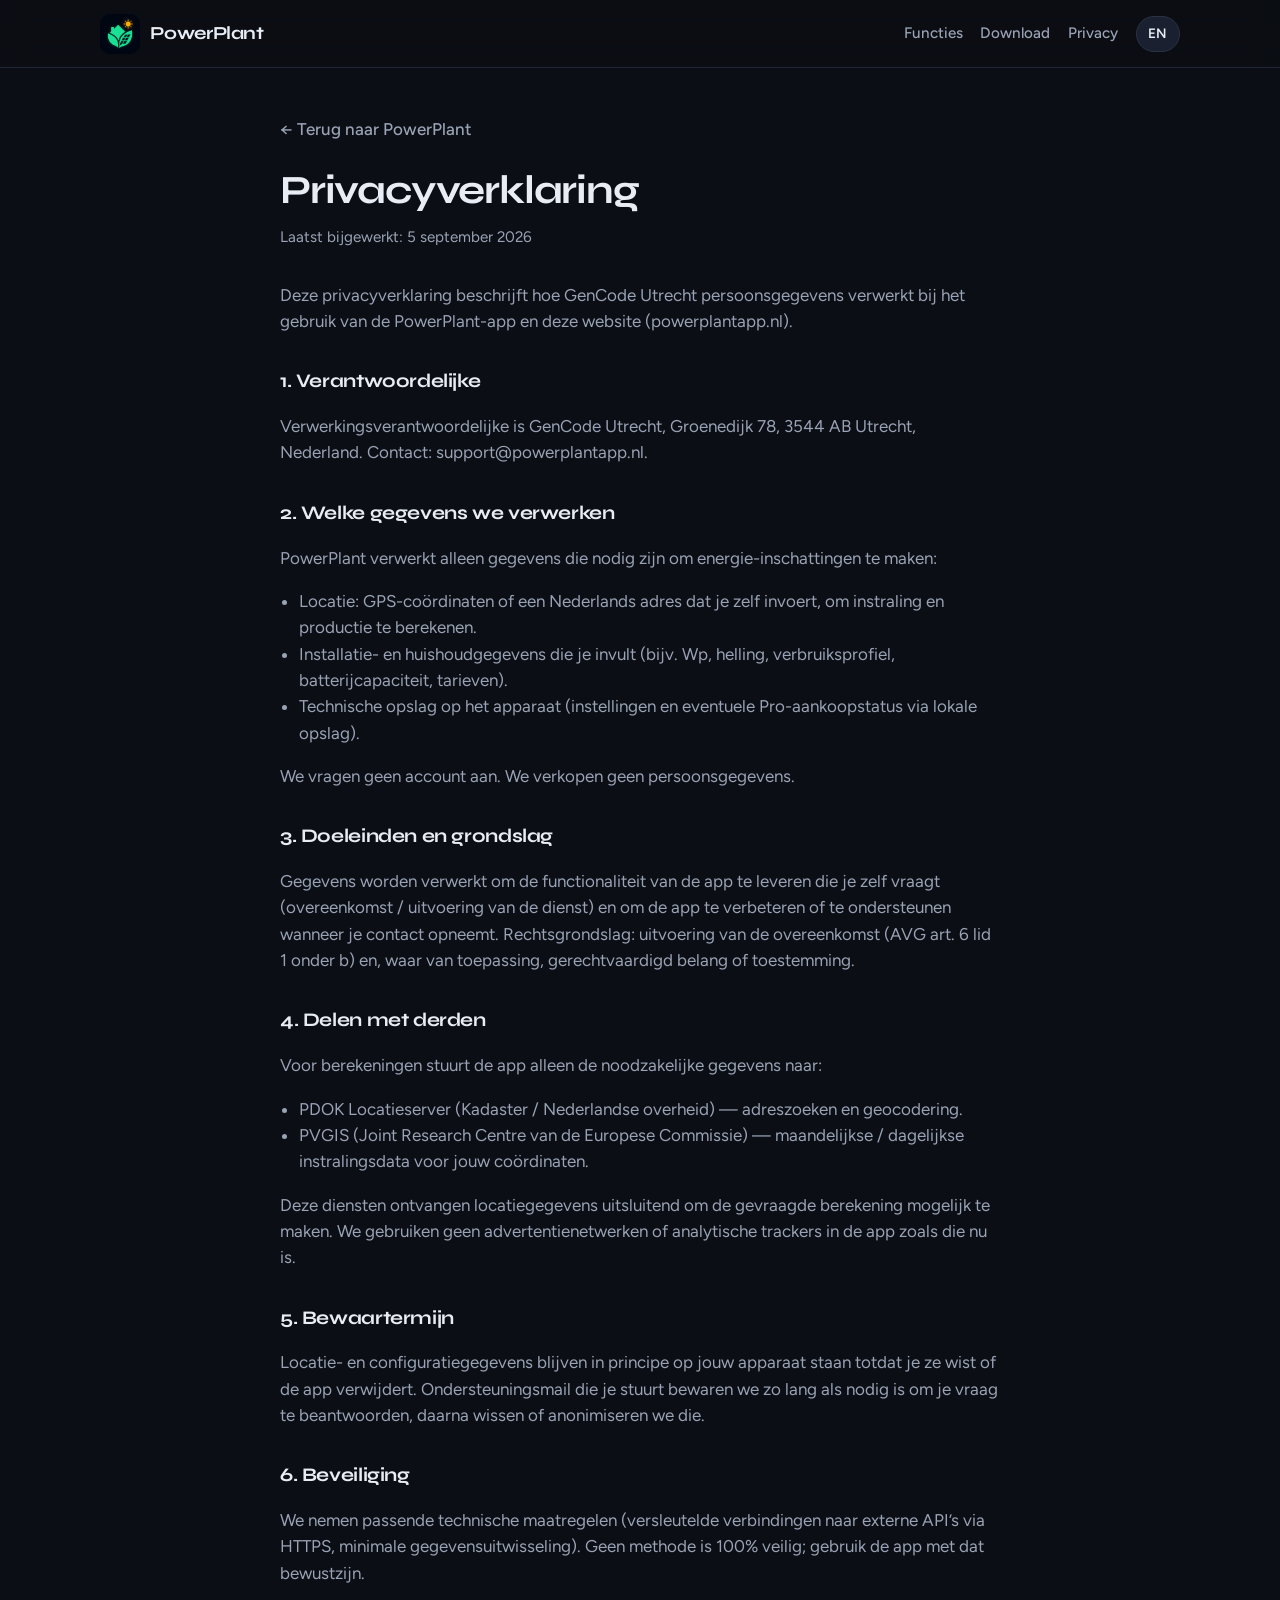
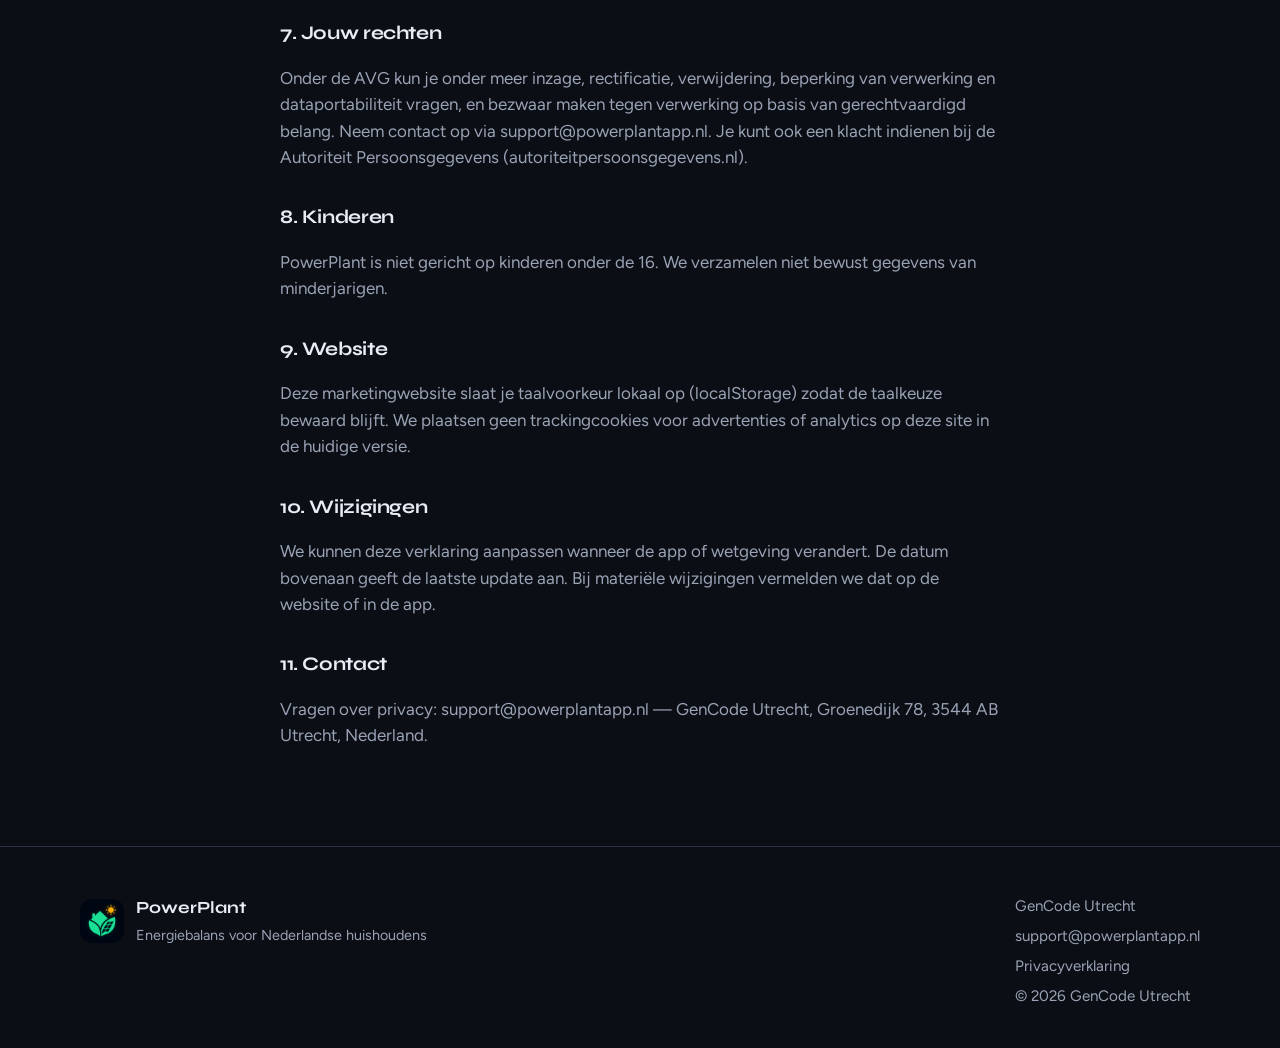
==== privacy.html @ ad1a7ab7 "Add files via upload" ====
<!DOCTYPE html>
<html lang="nl">
  <head>
    <meta charset="utf-8" />
    <meta name="viewport" content="width=device-width, initial-scale=1" />
    <meta name="i18n-title" content="privacy.meta.title" />
    <meta
      name="description"
      content="Privacyverklaring van PowerPlant / GenCode Utrecht."
    />
    <title>Privacyverklaring — PowerPlant</title>
    <link rel="icon" href="assets/logo.png" type="image/png" />
    <link rel="preconnect" href="https://fonts.googleapis.com" />
    <link rel="preconnect" href="https://fonts.gstatic.com" crossorigin />
    <link
      href="https://fonts.googleapis.com/css2?family=Figtree:wght@400;500;600;700&family=Syne:wght@600;700;800&display=swap"
      rel="stylesheet"
    />
    <link rel="stylesheet" href="css/styles.css" />
  </head>
  <body>
    <a class="skip-link" href="#main">Skip to content</a>

    <header class="site-header">
      <div class="header-inner">
        <a class="brand" href="index.html">
          <img src="assets/logo.png" width="40" height="40" alt="" />
          <span>PowerPlant</span>
        </a>
        <nav class="nav" aria-label="Primary">
          <a href="index.html#features" data-i18n="nav.features">Functies</a>
          <a href="index.html#download" data-i18n="nav.download">Download</a>
          <a href="privacy.html" data-i18n="nav.privacy">Privacy</a>
          <button
            type="button"
            class="lang-toggle"
            id="lang-toggle"
            data-i18n="nav.lang"
            data-i18n-aria="nav.langAria"
            aria-label="Switch to English"
          >
            EN
          </button>
        </nav>
      </div>
    </header>

    <main id="main" class="privacy-page">
      <article class="privacy-inner">
        <a class="back-link" href="index.html" data-i18n="privacy.back"
          >← Terug naar PowerPlant</a
        >
        <h1 data-i18n="privacy.title">Privacyverklaring</h1>
        <p class="privacy-updated" data-i18n="privacy.updated">
          Laatst bijgewerkt: 5 september 2026
        </p>

        <p data-i18n="privacy.intro">
          Deze privacyverklaring beschrijft hoe GenCode Utrecht persoonsgegevens
          verwerkt bij het gebruik van de PowerPlant-app en deze website
          (powerplantapp.nl).
        </p>

        <h2 data-i18n="privacy.s1.title">1. Verantwoordelijke</h2>
        <p data-i18n="privacy.s1.body">
          Verwerkingsverantwoordelijke is GenCode Utrecht, Groenedijk 78,
          3544 AB Utrecht, Nederland. Contact: support@powerplantapp.nl.
        </p>

        <h2 data-i18n="privacy.s2.title">2. Welke gegevens we verwerken</h2>
        <p data-i18n="privacy.s2.body">
          PowerPlant verwerkt alleen gegevens die nodig zijn om
          energie-inschattingen te maken:
        </p>
        <ul>
          <li data-i18n="privacy.s2.li1">
            Locatie: GPS-coördinaten of een Nederlands adres dat je zelf invoert,
            om instraling en productie te berekenen.
          </li>
          <li data-i18n="privacy.s2.li2">
            Installatie- en huishoudgegevens die je invult (bijv. Wp, helling,
            verbruiksprofiel, batterijcapaciteit, tarieven).
          </li>
          <li data-i18n="privacy.s2.li3">
            Technische opslag op het apparaat (instellingen en eventuele
            Pro-aankoopstatus via lokale opslag).
          </li>
        </ul>
        <p data-i18n="privacy.s2.note">
          We vragen geen account aan. We verkopen geen persoonsgegevens.
        </p>

        <h2 data-i18n="privacy.s3.title">3. Doeleinden en grondslag</h2>
        <p data-i18n="privacy.s3.body">
          Gegevens worden verwerkt om de functionaliteit van de app te leveren
          die je zelf vraagt (overeenkomst / uitvoering van de dienst) en om de
          app te verbeteren of te ondersteunen wanneer je contact opneemt.
          Rechtsgrondslag: uitvoering van de overeenkomst (AVG art. 6 lid 1 onder
          b) en, waar van toepassing, gerechtvaardigd belang of toestemming.
        </p>

        <h2 data-i18n="privacy.s4.title">4. Delen met derden</h2>
        <p data-i18n="privacy.s4.body">
          Voor berekeningen stuurt de app alleen de noodzakelijke gegevens naar:
        </p>
        <ul>
          <li data-i18n="privacy.s4.li1">
            PDOK Locatieserver (Kadaster / Nederlandse overheid) — adreszoeken en
            geocodering.
          </li>
          <li data-i18n="privacy.s4.li2">
            PVGIS (Joint Research Centre van de Europese Commissie) —
            maandelijkse / dagelijkse instralingsdata voor jouw coördinaten.
          </li>
        </ul>
        <p data-i18n="privacy.s4.note">
          Deze diensten ontvangen locatiegegevens uitsluitend om de gevraagde
          berekening mogelijk te maken. We gebruiken geen advertentienetwerken of
          analytische trackers in de app zoals die nu is.
        </p>

        <h2 data-i18n="privacy.s5.title">5. Bewaartermijn</h2>
        <p data-i18n="privacy.s5.body">
          Locatie- en configuratiegegevens blijven in principe op jouw apparaat
          staan totdat je ze wist of de app verwijdert. Ondersteuningsmail die je
          stuurt bewaren we zo lang als nodig is om je vraag te beantwoorden,
          daarna wissen of anonimiseren we die.
        </p>

        <h2 data-i18n="privacy.s6.title">6. Beveiliging</h2>
        <p data-i18n="privacy.s6.body">
          We nemen passende technische maatregelen (versleutelde verbindingen
          naar externe API’s via HTTPS, minimale gegevensuitwisseling). Geen
          methode is 100% veilig; gebruik de app met dat bewustzijn.
        </p>

        <h2 data-i18n="privacy.s7.title">7. Jouw rechten</h2>
        <p data-i18n="privacy.s7.body">
          Onder de AVG kun je onder meer inzage, rectificatie, verwijdering,
          beperking van verwerking en dataportabiliteit vragen, en bezwaar maken
          tegen verwerking op basis van gerechtvaardigd belang. Neem contact op
          via support@powerplantapp.nl. Je kunt ook een klacht indienen bij
          de Autoriteit Persoonsgegevens (autoriteitpersoonsgegevens.nl).
        </p>

        <h2 data-i18n="privacy.s8.title">8. Kinderen</h2>
        <p data-i18n="privacy.s8.body">
          PowerPlant is niet gericht op kinderen onder de 16. We verzamelen niet
          bewust gegevens van minderjarigen.
        </p>

        <h2 data-i18n="privacy.s9.title">9. Website</h2>
        <p data-i18n="privacy.s9.body">
          Deze marketingwebsite slaat je taalvoorkeur lokaal op (localStorage)
          zodat de taalkeuze bewaard blijft. We plaatsen geen trackingcookies
          voor advertenties of analytics op deze site in de huidige versie.
        </p>

        <h2 data-i18n="privacy.s10.title">10. Wijzigingen</h2>
        <p data-i18n="privacy.s10.body">
          We kunnen deze verklaring aanpassen wanneer de app of wetgeving
          verandert. De datum bovenaan geeft de laatste update aan. Bij
          materiële wijzigingen vermelden we dat op de website of in de app.
        </p>

        <h2 data-i18n="privacy.s11.title">11. Contact</h2>
        <p data-i18n="privacy.s11.body">
          Vragen over privacy: support@powerplantapp.nl — GenCode Utrecht,
          Groenedijk 78, 3544 AB Utrecht, Nederland.
        </p>
      </article>
    </main>

    <footer class="site-footer">
      <div class="footer-inner">
        <div class="footer-brand">
          <img src="assets/logo.png" width="44" height="44" alt="" />
          <div>
            <strong>PowerPlant</strong>
            <span data-i18n="footer.tagline"
              >Energiebalans voor Nederlandse huishoudens</span
            >
          </div>
        </div>
        <div class="footer-links">
          <span data-i18n="footer.company">GenCode Utrecht</span>
          <a href="mailto:support@powerplantapp.nl"
            >support@powerplantapp.nl</a
          >
          <a href="privacy.html" data-i18n="footer.privacy">Privacyverklaring</a>
          <span data-i18n="footer.rights">© 2026 GenCode Utrecht</span>
        </div>
      </div>
    </footer>

    <script src="js/i18n.js"></script>
    <script src="js/main.js"></script>
  </body>
</html>
---- css/styles.css ----
/* PowerPlant marketing site — brand palette from the Flutter app */

:root {
  --bg: #0b0e14;
  --bg-elevated: #12161f;
  --surface: #1a2030;
  --border: #2a3344;
  --text: #e8edf5;
  --muted: #9aa3b5;
  --accent: #2ee6a6;
  --accent-dim: #1aa87a;
  --solar: #f9a825;
  --grid: #42a5f5;
  --font-display: "Syne", "Segoe UI", sans-serif;
  --font-body: "Figtree", "Segoe UI", sans-serif;
  --max: 1120px;
  --radius: 18px;
  --ease: cubic-bezier(0.22, 1, 0.36, 1);
}

*,
*::before,
*::after {
  box-sizing: border-box;
}

html {
  scroll-behavior: smooth;
}

@media (prefers-reduced-motion: reduce) {
  html {
    scroll-behavior: auto;
  }
}

body {
  margin: 0;
  font-family: var(--font-body);
  font-size: 1.0625rem;
  line-height: 1.55;
  color: var(--text);
  background: var(--bg);
  -webkit-font-smoothing: antialiased;
}

img {
  max-width: 100%;
  display: block;
}

a {
  color: var(--accent);
  text-decoration-thickness: 1px;
  text-underline-offset: 0.18em;
}

a:hover {
  color: #7ff0c8;
}

.skip-link {
  position: absolute;
  left: -999px;
  top: 0;
  background: var(--accent);
  color: #04140f;
  padding: 0.6rem 1rem;
  z-index: 100;
}

.skip-link:focus {
  left: 1rem;
  top: 1rem;
}

/* —— Header —— */
.site-header {
  position: sticky;
  top: 0;
  z-index: 40;
  backdrop-filter: blur(14px);
  background: color-mix(in srgb, var(--bg) 82%, transparent);
  border-bottom: 1px solid color-mix(in srgb, var(--border) 70%, transparent);
}

.header-inner {
  max-width: var(--max);
  margin: 0 auto;
  padding: 0.85rem 1.25rem;
  display: flex;
  align-items: center;
  justify-content: space-between;
  gap: 1rem;
}

.brand {
  display: flex;
  align-items: center;
  gap: 0.65rem;
  color: var(--text);
  text-decoration: none;
  font-family: var(--font-display);
  font-weight: 700;
  font-size: 1.15rem;
  letter-spacing: -0.02em;
}

.brand img {
  width: 40px;
  height: 40px;
  border-radius: 10px;
}

.nav {
  display: flex;
  align-items: center;
  gap: 0.35rem 1.1rem;
  flex-wrap: wrap;
  justify-content: flex-end;
}

.nav a {
  color: var(--muted);
  text-decoration: none;
  font-size: 0.95rem;
  font-weight: 500;
}

.nav a:hover {
  color: var(--text);
}

.lang-toggle {
  appearance: none;
  border: 1px solid var(--border);
  background: var(--surface);
  color: var(--text);
  font: inherit;
  font-size: 0.85rem;
  font-weight: 600;
  letter-spacing: 0.04em;
  padding: 0.4rem 0.7rem;
  border-radius: 999px;
  cursor: pointer;
}

.lang-toggle:hover {
  border-color: var(--accent-dim);
  color: var(--accent);
}

.lang-toggle:focus-visible {
  outline: 2px solid var(--accent);
  outline-offset: 2px;
}

/* —— Hero —— */
.hero {
  position: relative;
  min-height: min(100vh, 920px);
  display: flex;
  align-items: center;
  overflow: hidden;
  isolation: isolate;
}

.hero-bg {
  position: absolute;
  inset: 0;
  z-index: -2;
  background:
    radial-gradient(ellipse 80% 60% at 70% 20%, rgba(46, 230, 166, 0.18), transparent 55%),
    radial-gradient(ellipse 50% 45% at 15% 80%, rgba(249, 168, 37, 0.12), transparent 50%),
    radial-gradient(ellipse 40% 40% at 90% 90%, rgba(66, 165, 245, 0.1), transparent 45%),
    linear-gradient(165deg, #070a10 0%, #0b0e14 40%, #101826 100%);
}

.hero-grid {
  position: absolute;
  inset: 0;
  z-index: -1;
  opacity: 0.35;
  background-image:
    linear-gradient(rgba(42, 51, 68, 0.45) 1px, transparent 1px),
    linear-gradient(90deg, rgba(42, 51, 68, 0.45) 1px, transparent 1px);
  background-size: 48px 48px;
  mask-image: radial-gradient(ellipse 70% 60% at 50% 40%, #000 20%, transparent 75%);
}

.hero-glow {
  position: absolute;
  width: min(70vw, 560px);
  height: min(70vw, 560px);
  right: -8%;
  top: 10%;
  border-radius: 50%;
  background: radial-gradient(circle, rgba(46, 230, 166, 0.22), transparent 68%);
  filter: blur(8px);
  pointer-events: none;
  transition: transform 0.4s var(--ease);
  z-index: -1;
}

.hero-inner {
  max-width: var(--max);
  margin: 0 auto;
  padding: 5.5rem 1.25rem 4rem;
  display: grid;
  grid-template-columns: 1.05fr 0.95fr;
  gap: 2.5rem 3rem;
  align-items: center;
  width: 100%;
}

.hero-brand {
  display: flex;
  align-items: center;
  gap: 0.85rem;
  margin-bottom: 1.4rem;
}

.hero-brand img {
  width: 72px;
  height: 72px;
  border-radius: 18px;
  box-shadow: 0 0 40px rgba(46, 230, 166, 0.25);
  animation: brand-pulse 4.5s var(--ease) infinite;
}

.hero-brand-name {
  font-family: var(--font-display);
  font-size: clamp(2.4rem, 5vw, 3.6rem);
  font-weight: 800;
  letter-spacing: -0.04em;
  line-height: 1;
  margin: 0;
}

.hero h1 {
  font-family: var(--font-display);
  font-size: clamp(1.55rem, 3.2vw, 2.15rem);
  font-weight: 650;
  letter-spacing: -0.03em;
  line-height: 1.2;
  margin: 0 0 1rem;
  max-width: 18ch;
  color: var(--text);
}

.hero-lead {
  margin: 0 0 1.75rem;
  color: var(--muted);
  max-width: 38ch;
  font-size: 1.08rem;
}

.hero-ctas {
  display: flex;
  flex-wrap: wrap;
  gap: 0.75rem 1rem;
}

.btn {
  display: inline-flex;
  align-items: center;
  justify-content: center;
  gap: 0.4rem;
  font: inherit;
  font-weight: 600;
  padding: 0.85rem 1.35rem;
  border-radius: 999px;
  text-decoration: none;
  border: 1px solid transparent;
  transition: transform 0.25s var(--ease), background 0.25s, border-color 0.25s, color 0.25s;
}

.btn:hover {
  transform: translateY(-1px);
}

.btn-primary {
  background: var(--accent);
  color: #04140f;
}

.btn-primary:hover {
  background: #5aefbc;
  color: #04140f;
}

.btn-ghost {
  background: transparent;
  border-color: var(--border);
  color: var(--text);
}

.btn-ghost:hover {
  border-color: var(--accent-dim);
  color: var(--accent);
}

.hero-visual {
  justify-self: end;
  position: relative;
  width: min(100%, 340px);
}

/* Device bezel is baked into the PNG — no CSS phone chrome */
.screenshot {
  width: 100%;
  height: auto;
  display: block;
  filter: drop-shadow(0 28px 50px rgba(0, 0, 0, 0.55));
  animation: float-in 1.1s var(--ease) both;
}

/* —— Sections —— */
.section {
  padding: 5rem 1.25rem;
}

.section-inner {
  max-width: var(--max);
  margin: 0 auto;
}

.eyebrow {
  font-size: 0.8rem;
  font-weight: 700;
  letter-spacing: 0.14em;
  text-transform: uppercase;
  color: var(--accent);
  margin: 0 0 0.65rem;
}

.section h2 {
  font-family: var(--font-display);
  font-size: clamp(1.75rem, 3.5vw, 2.45rem);
  letter-spacing: -0.03em;
  margin: 0 0 0.75rem;
  line-height: 1.15;
}

.section-lead {
  color: var(--muted);
  max-width: 48ch;
  margin: 0 0 2.5rem;
}

/* Features — stacked bands, not card grid */
.feature-list {
  display: flex;
  flex-direction: column;
  gap: 0;
  border-top: 1px solid var(--border);
}

.feature {
  display: grid;
  grid-template-columns: 4.5rem 1fr;
  gap: 1.25rem;
  padding: 1.75rem 0;
  border-bottom: 1px solid var(--border);
}

.feature-icon {
  width: 3.25rem;
  height: 3.25rem;
  border-radius: 14px;
  display: grid;
  place-items: center;
  background: var(--surface);
  border: 1px solid var(--border);
  color: var(--accent);
}

.feature-icon svg {
  width: 1.45rem;
  height: 1.45rem;
  fill: none;
  stroke: currentColor;
  stroke-width: 1.75;
  stroke-linecap: round;
  stroke-linejoin: round;
}

.feature:nth-child(2) .feature-icon {
  color: var(--solar);
}
.feature:nth-child(3) .feature-icon {
  color: #4dd0e1;
}
.feature:nth-child(4) .feature-icon {
  color: var(--grid);
}
.feature:nth-child(5) .feature-icon {
  color: #43a047;
}

.feature h3 {
  font-family: var(--font-display);
  font-size: 1.25rem;
  margin: 0 0 0.4rem;
  letter-spacing: -0.02em;
}

.feature p {
  margin: 0;
  color: var(--muted);
  max-width: 62ch;
}

/* Screenshots gallery */
.shots {
  display: grid;
  grid-auto-flow: column;
  grid-auto-columns: minmax(200px, 240px);
  gap: 1.25rem;
  /* auto + visible forces both axes to scroll; clip Y avoids a vertical bar */
  overflow-x: auto;
  overflow-y: clip;
  padding: 10rem 0.25rem;
  margin-block: -6.5rem;
  scroll-snap-type: x mandatory;
  -webkit-overflow-scrolling: touch;
  scrollbar-width: thin;
}

.shot {
  scroll-snap-align: start;
  overflow: visible;
  position: relative;
  z-index: 0;
}

.shot .screenshot {
  animation: none;
  transition: transform 0.35s var(--ease);
  transform-origin: center center;
}

.shot:hover {
  z-index: 10;
}

.shot:hover .screenshot {
  transform: scale(1.5);
}

.shot figcaption {
  margin-top: 0.75rem;
  text-align: center;
  color: var(--muted);
  font-size: 0.9rem;
  font-weight: 500;
}

/* Download / QR */
.download-section {
  background:
    radial-gradient(ellipse 60% 50% at 50% 0%, rgba(46, 230, 166, 0.08), transparent 60%),
    var(--bg-elevated);
  border-block: 1px solid var(--border);
}

.qr-row {
  display: grid;
  grid-template-columns: repeat(2, minmax(0, 280px));
  gap: 1.75rem;
  justify-content: start;
}

.qr-slot {
  display: flex;
  flex-direction: column;
  align-items: flex-start;
  gap: 0.85rem;
  color: inherit;
  text-decoration: none;
}

.qr-slot.is-disabled {
  cursor: default;
  pointer-events: none;
}

.qr-frame {
  width: 100%;
  max-width: 220px;
  aspect-ratio: 1;
  padding: 0.85rem;
  background: #e8edf5;
  border-radius: 16px;
  position: relative;
  box-shadow: 0 12px 40px rgba(0, 0, 0, 0.35);
}

.qr-frame img {
  width: 100%;
  height: 100%;
  object-fit: contain;
  opacity: 0.55;
  filter: grayscale(0.2);
}

.qr-badge {
  position: absolute;
  inset: 0;
  display: grid;
  place-items: center;
  text-align: center;
  padding: 1rem;
  font-family: var(--font-display);
  font-weight: 700;
  font-size: 0.95rem;
  color: #04140f;
  background: color-mix(in srgb, #e8edf5 55%, transparent);
  backdrop-filter: blur(1px);
}

.qr-meta strong {
  display: block;
  font-family: var(--font-display);
  font-size: 1.15rem;
  color: var(--text);
  margin-bottom: 0.15rem;
}

.qr-meta span {
  color: var(--muted);
  font-size: 0.9rem;
}

/* Footer */
.site-footer {
  padding: 3rem 1.25rem 2.5rem;
  border-top: 1px solid var(--border);
}

.footer-inner {
  max-width: var(--max);
  margin: 0 auto;
  display: flex;
  flex-wrap: wrap;
  gap: 1.5rem 2.5rem;
  justify-content: space-between;
  align-items: flex-start;
}

.footer-brand {
  display: flex;
  gap: 0.75rem;
  align-items: center;
}

.footer-brand img {
  width: 44px;
  height: 44px;
  border-radius: 12px;
}

.footer-brand strong {
  font-family: var(--font-display);
  display: block;
}

.footer-brand span {
  color: var(--muted);
  font-size: 0.9rem;
}

.footer-links {
  display: flex;
  flex-direction: column;
  gap: 0.4rem;
  color: var(--muted);
  font-size: 0.95rem;
}

.footer-links a {
  color: var(--muted);
  text-decoration: none;
}

.footer-links a:hover {
  color: var(--accent);
}

/* Privacy page */
.privacy-page {
  padding: 3rem 1.25rem 5rem;
}

.privacy-inner {
  max-width: 720px;
  margin: 0 auto;
}

.privacy-inner h1 {
  font-family: var(--font-display);
  font-size: clamp(1.8rem, 4vw, 2.5rem);
  letter-spacing: -0.03em;
  margin: 1rem 0 0.35rem;
}

.privacy-updated {
  color: var(--muted);
  margin: 0 0 2rem;
  font-size: 0.95rem;
}

.privacy-inner h2 {
  font-family: var(--font-display);
  font-size: 1.2rem;
  margin: 2rem 0 0.65rem;
  letter-spacing: -0.02em;
}

.privacy-inner p,
.privacy-inner li {
  color: var(--muted);
}

.privacy-inner ul {
  padding-left: 1.2rem;
}

.back-link {
  color: var(--muted);
  text-decoration: none;
  font-weight: 500;
}

.back-link:hover {
  color: var(--accent);
}

/* Motion */
.reveal {
  opacity: 0;
  transform: translateY(18px);
  transition: opacity 0.7s var(--ease), transform 0.7s var(--ease);
}

.reveal.is-visible {
  opacity: 1;
  transform: none;
}

@keyframes float-in {
  from {
    opacity: 0;
    transform: translateY(28px) scale(0.97);
  }
  to {
    opacity: 1;
    transform: none;
  }
}

@keyframes brand-pulse {
  0%,
  100% {
    box-shadow: 0 0 32px rgba(46, 230, 166, 0.2);
  }
  50% {
    box-shadow: 0 0 48px rgba(46, 230, 166, 0.38);
  }
}

@media (prefers-reduced-motion: reduce) {
  .reveal {
    opacity: 1;
    transform: none;
    transition: none;
  }
  .screenshot,
  .hero-brand img {
    animation: none;
  }
  .shot .screenshot {
    transition: none;
  }
  .shot:hover .screenshot {
    transform: none;
  }
}

/* Responsive */
@media (max-width: 860px) {
  .hero-inner {
    grid-template-columns: 1fr;
    padding-top: 3.5rem;
    text-align: left;
  }

  .hero-visual {
    justify-self: center;
    order: -1;
    width: min(100%, 260px);
  }

  .hero h1 {
    max-width: none;
  }

  .nav a:not(.lang-toggle) {
    display: none;
  }

  .qr-row {
    grid-template-columns: 1fr;
  }
}

@media (max-width: 480px) {
  .feature {
    grid-template-columns: 1fr;
    gap: 0.75rem;
  }
}
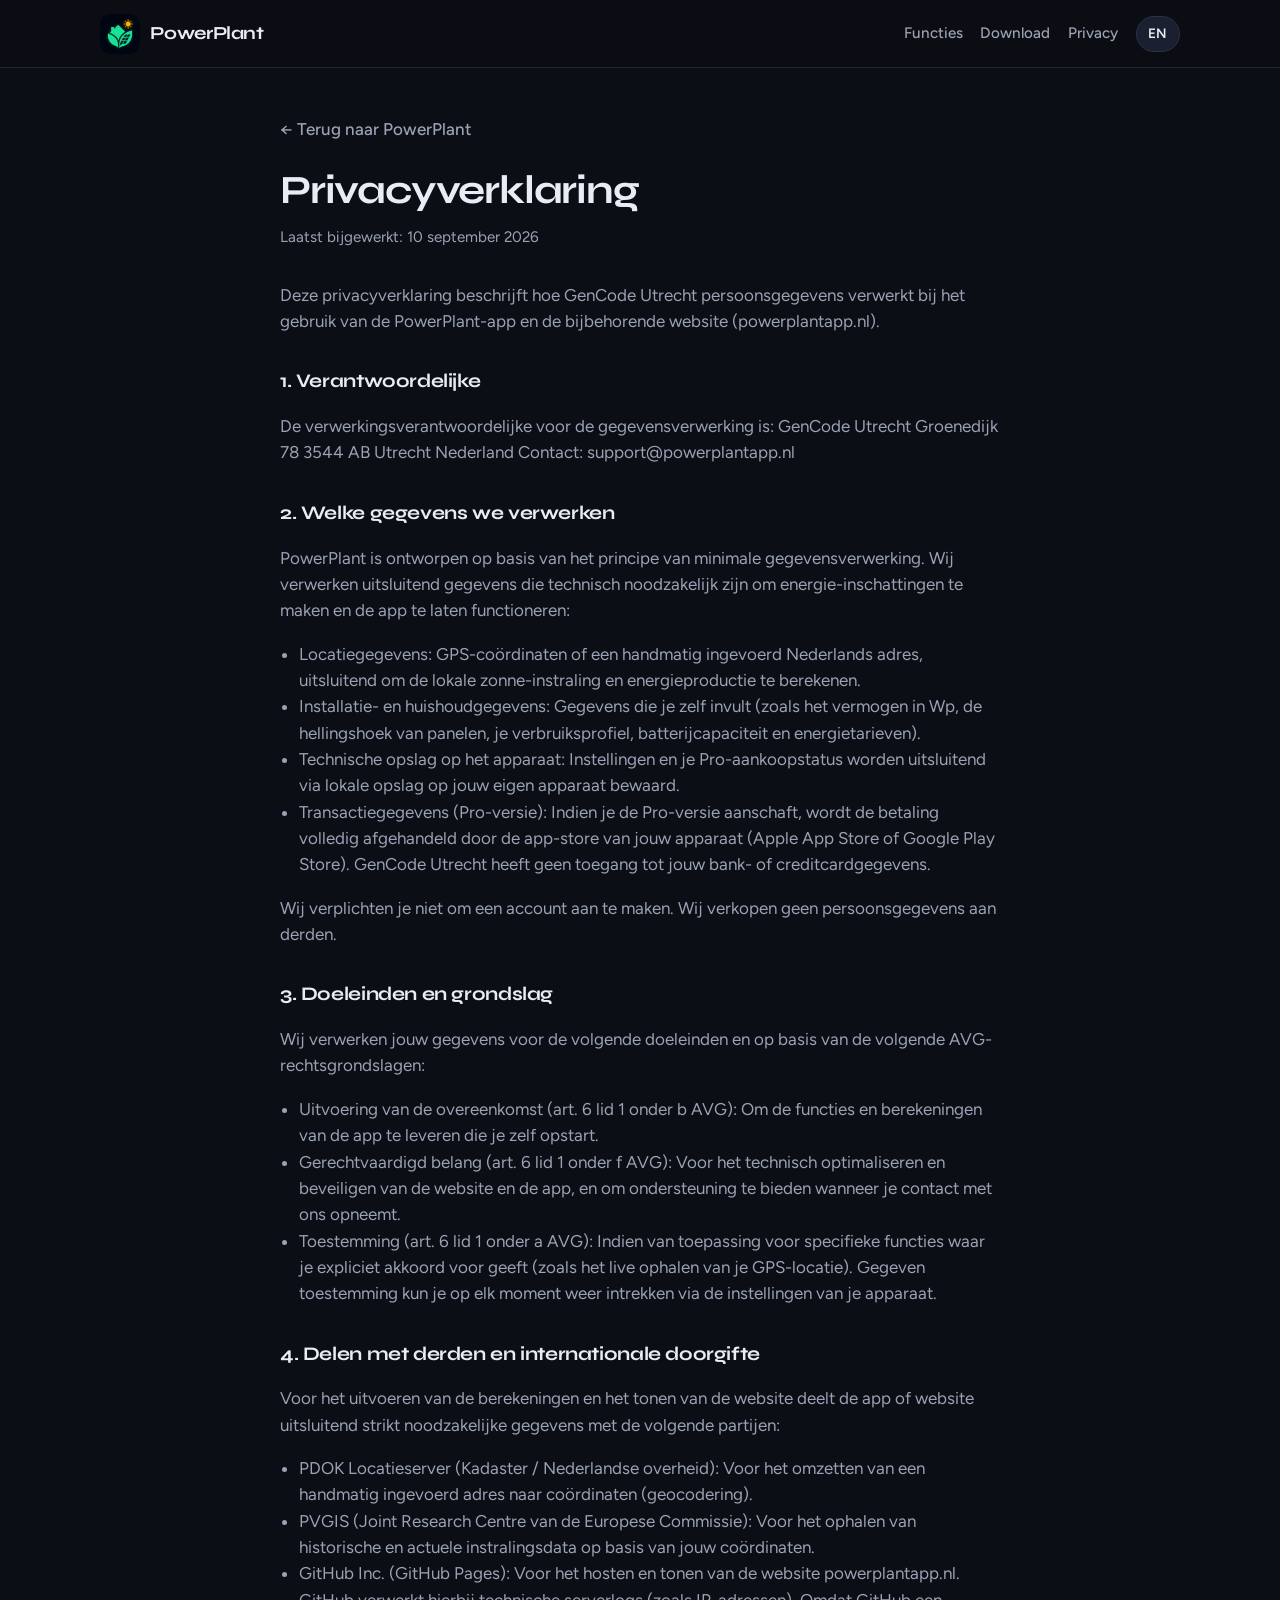
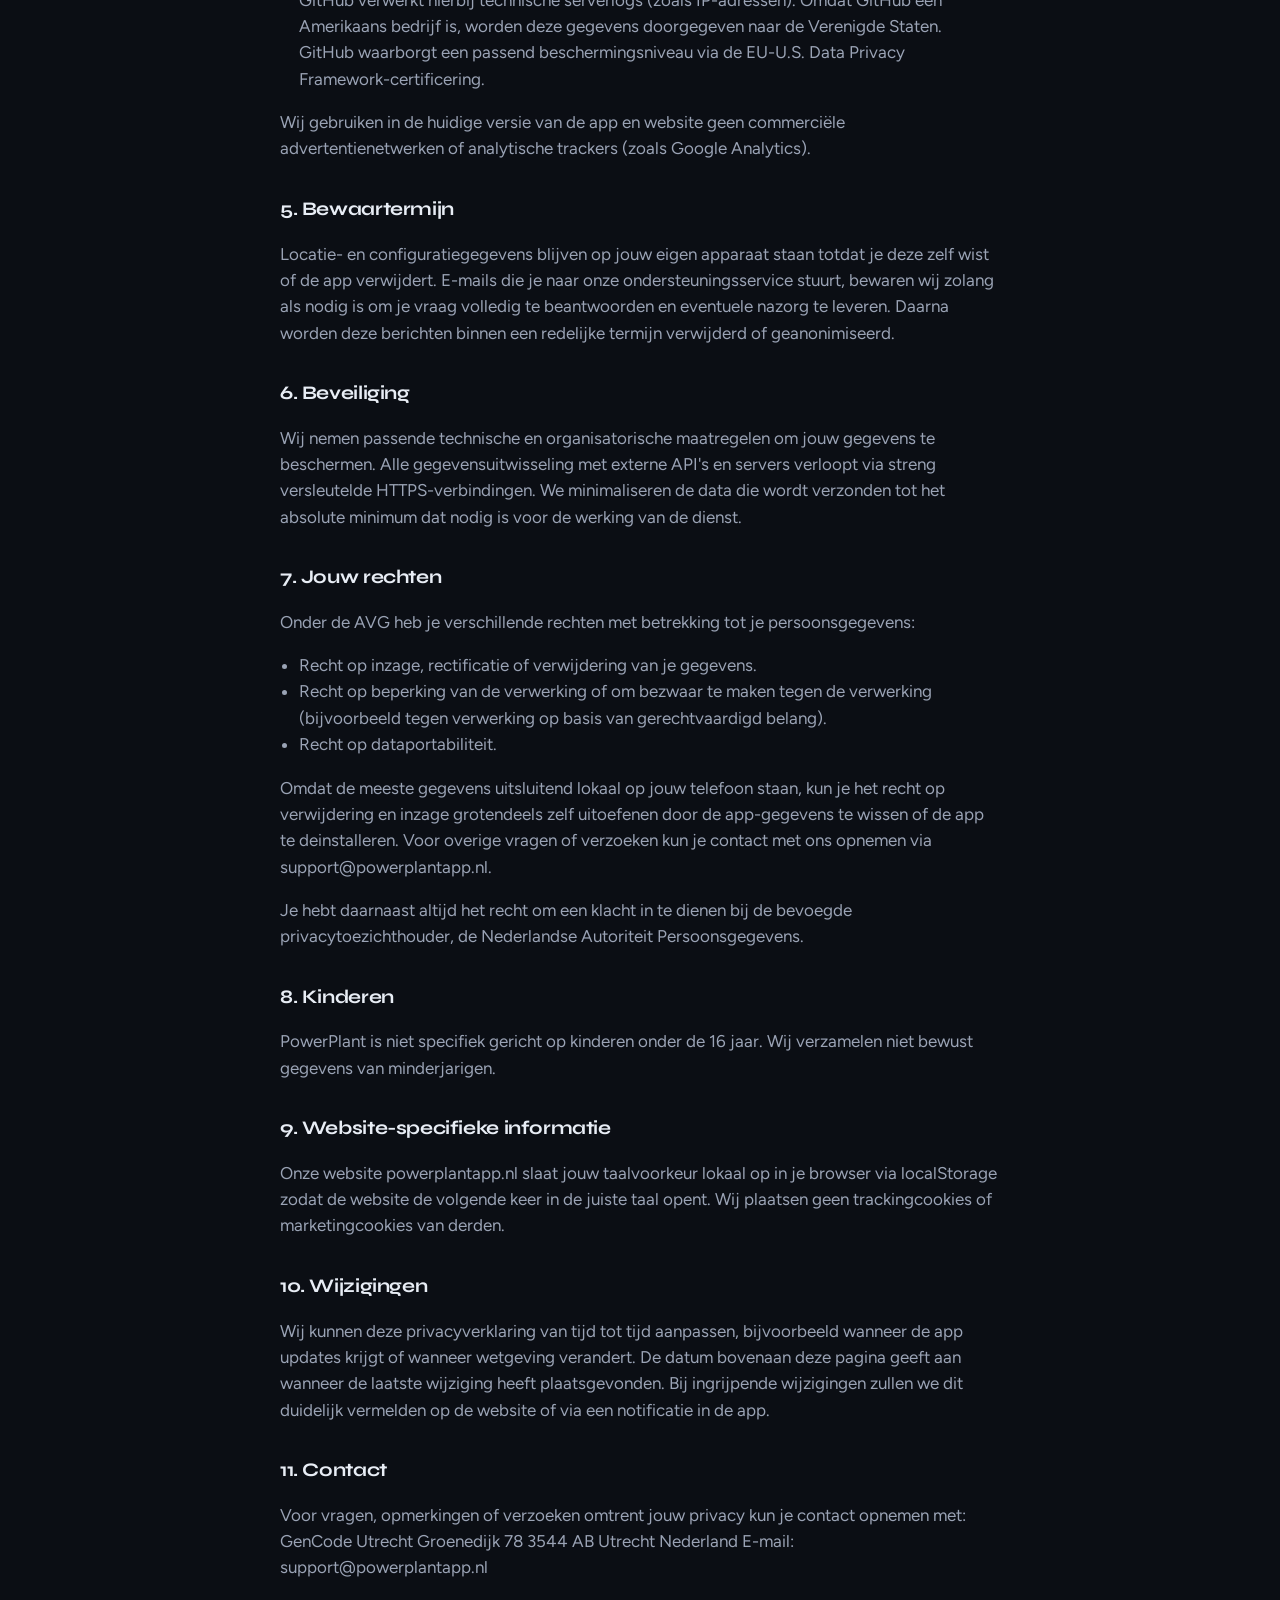
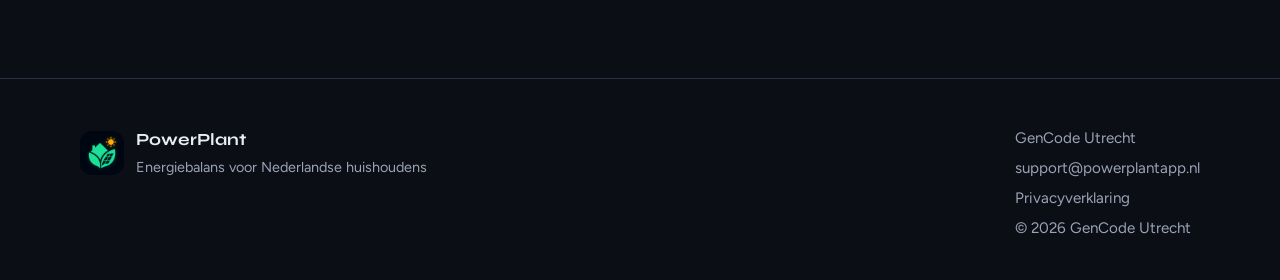
==== commit 448837b5: "Add files via upload" ====
--- a/privacy.html
+++ b/privacy.html
@@ -52,122 +52,193 @@
         >
         <h1 data-i18n="privacy.title">Privacyverklaring</h1>
         <p class="privacy-updated" data-i18n="privacy.updated">
-          Laatst bijgewerkt: 5 september 2026
+          Laatst bijgewerkt: 10 september 2026
         </p>
 
         <p data-i18n="privacy.intro">
           Deze privacyverklaring beschrijft hoe GenCode Utrecht persoonsgegevens
-          verwerkt bij het gebruik van de PowerPlant-app en deze website
-          (powerplantapp.nl).
+          verwerkt bij het gebruik van de PowerPlant-app en de bijbehorende
+          website (powerplantapp.nl).
         </p>
 
         <h2 data-i18n="privacy.s1.title">1. Verantwoordelijke</h2>
-        <p data-i18n="privacy.s1.body">
-          Verwerkingsverantwoordelijke is GenCode Utrecht, Groenedijk 78,
-          3544 AB Utrecht, Nederland. Contact: support@powerplantapp.nl.
-        </p>
+        <p class="privacy-pre" data-i18n="privacy.s1.body">De verwerkingsverantwoordelijke voor de gegevensverwerking is:
+GenCode Utrecht
+Groenedijk 78
+3544 AB Utrecht
+Nederland
+Contact: support@powerplantapp.nl</p>
 
         <h2 data-i18n="privacy.s2.title">2. Welke gegevens we verwerken</h2>
         <p data-i18n="privacy.s2.body">
-          PowerPlant verwerkt alleen gegevens die nodig zijn om
-          energie-inschattingen te maken:
+          PowerPlant is ontworpen op basis van het principe van minimale
+          gegevensverwerking. Wij verwerken uitsluitend gegevens die technisch
+          noodzakelijk zijn om energie-inschattingen te maken en de app te laten
+          functioneren:
         </p>
         <ul>
           <li data-i18n="privacy.s2.li1">
-            Locatie: GPS-coördinaten of een Nederlands adres dat je zelf invoert,
-            om instraling en productie te berekenen.
+            Locatiegegevens: GPS-coördinaten of een handmatig ingevoerd
+            Nederlands adres, uitsluitend om de lokale zonne-instraling en
+            energieproductie te berekenen.
           </li>
           <li data-i18n="privacy.s2.li2">
-            Installatie- en huishoudgegevens die je invult (bijv. Wp, helling,
-            verbruiksprofiel, batterijcapaciteit, tarieven).
+            Installatie- en huishoudgegevens: Gegevens die je zelf invult (zoals
+            het vermogen in Wp, de hellingshoek van panelen, je verbruiksprofiel,
+            batterijcapaciteit en energietarieven).
           </li>
           <li data-i18n="privacy.s2.li3">
-            Technische opslag op het apparaat (instellingen en eventuele
-            Pro-aankoopstatus via lokale opslag).
+            Technische opslag op het apparaat: Instellingen en je
+            Pro-aankoopstatus worden uitsluitend via lokale opslag op jouw eigen
+            apparaat bewaard.
+          </li>
+          <li data-i18n="privacy.s2.li4">
+            Transactiegegevens (Pro-versie): Indien je de Pro-versie aanschaft,
+            wordt de betaling volledig afgehandeld door de app-store van jouw
+            apparaat (Apple App Store of Google Play Store). GenCode Utrecht
+            heeft geen toegang tot jouw bank- of creditcardgegevens.
           </li>
         </ul>
         <p data-i18n="privacy.s2.note">
-          We vragen geen account aan. We verkopen geen persoonsgegevens.
+          Wij verplichten je niet om een account aan te maken. Wij verkopen geen
+          persoonsgegevens aan derden.
         </p>
 
         <h2 data-i18n="privacy.s3.title">3. Doeleinden en grondslag</h2>
         <p data-i18n="privacy.s3.body">
-          Gegevens worden verwerkt om de functionaliteit van de app te leveren
-          die je zelf vraagt (overeenkomst / uitvoering van de dienst) en om de
-          app te verbeteren of te ondersteunen wanneer je contact opneemt.
-          Rechtsgrondslag: uitvoering van de overeenkomst (AVG art. 6 lid 1 onder
-          b) en, waar van toepassing, gerechtvaardigd belang of toestemming.
-        </p>
-
-        <h2 data-i18n="privacy.s4.title">4. Delen met derden</h2>
+          Wij verwerken jouw gegevens voor de volgende doeleinden en op basis van
+          de volgende AVG-rechtsgrondslagen:
+        </p>
+        <ul>
+          <li data-i18n="privacy.s3.li1">
+            Uitvoering van de overeenkomst (art. 6 lid 1 onder b AVG): Om de
+            functies en berekeningen van de app te leveren die je zelf opstart.
+          </li>
+          <li data-i18n="privacy.s3.li2">
+            Gerechtvaardigd belang (art. 6 lid 1 onder f AVG): Voor het technisch
+            optimaliseren en beveiligen van de website en de app, en om
+            ondersteuning te bieden wanneer je contact met ons opneemt.
+          </li>
+          <li data-i18n="privacy.s3.li3">
+            Toestemming (art. 6 lid 1 onder a AVG): Indien van toepassing voor
+            specifieke functies waar je expliciet akkoord voor geeft (zoals het
+            live ophalen van je GPS-locatie). Gegeven toestemming kun je op elk
+            moment weer intrekken via de instellingen van je apparaat.
+          </li>
+        </ul>
+
+        <h2 data-i18n="privacy.s4.title">
+          4. Delen met derden en internationale doorgifte
+        </h2>
         <p data-i18n="privacy.s4.body">
-          Voor berekeningen stuurt de app alleen de noodzakelijke gegevens naar:
+          Voor het uitvoeren van de berekeningen en het tonen van de website deelt
+          de app of website uitsluitend strikt noodzakelijke gegevens met de
+          volgende partijen:
         </p>
         <ul>
           <li data-i18n="privacy.s4.li1">
-            PDOK Locatieserver (Kadaster / Nederlandse overheid) — adreszoeken en
-            geocodering.
+            PDOK Locatieserver (Kadaster / Nederlandse overheid): Voor het
+            omzetten van een handmatig ingevoerd adres naar coördinaten
+            (geocodering).
           </li>
           <li data-i18n="privacy.s4.li2">
-            PVGIS (Joint Research Centre van de Europese Commissie) —
-            maandelijkse / dagelijkse instralingsdata voor jouw coördinaten.
+            PVGIS (Joint Research Centre van de Europese Commissie): Voor het
+            ophalen van historische en actuele instralingsdata op basis van jouw
+            coördinaten.
+          </li>
+          <li data-i18n="privacy.s4.li3">
+            GitHub Inc. (GitHub Pages): Voor het hosten en tonen van de website
+            powerplantapp.nl. GitHub verwerkt hierbij technische serverlogs (zoals
+            IP-adressen). Omdat GitHub een Amerikaans bedrijf is, worden deze
+            gegevens doorgegeven naar de Verenigde Staten. GitHub waarborgt een
+            passend beschermingsniveau via de EU-U.S. Data Privacy
+            Framework-certificering.
           </li>
         </ul>
         <p data-i18n="privacy.s4.note">
-          Deze diensten ontvangen locatiegegevens uitsluitend om de gevraagde
-          berekening mogelijk te maken. We gebruiken geen advertentienetwerken of
-          analytische trackers in de app zoals die nu is.
+          Wij gebruiken in de huidige versie van de app en website geen
+          commerciële advertentienetwerken of analytische trackers (zoals Google
+          Analytics).
         </p>
 
         <h2 data-i18n="privacy.s5.title">5. Bewaartermijn</h2>
         <p data-i18n="privacy.s5.body">
-          Locatie- en configuratiegegevens blijven in principe op jouw apparaat
-          staan totdat je ze wist of de app verwijdert. Ondersteuningsmail die je
-          stuurt bewaren we zo lang als nodig is om je vraag te beantwoorden,
-          daarna wissen of anonimiseren we die.
+          Locatie- en configuratiegegevens blijven op jouw eigen apparaat staan
+          totdat je deze zelf wist of de app verwijdert. E-mails die je naar onze
+          ondersteuningsservice stuurt, bewaren wij zolang als nodig is om je
+          vraag volledig te beantwoorden en eventuele nazorg te leveren. Daarna
+          worden deze berichten binnen een redelijke termijn verwijderd of
+          geanonimiseerd.
         </p>
 
         <h2 data-i18n="privacy.s6.title">6. Beveiliging</h2>
         <p data-i18n="privacy.s6.body">
-          We nemen passende technische maatregelen (versleutelde verbindingen
-          naar externe API’s via HTTPS, minimale gegevensuitwisseling). Geen
-          methode is 100% veilig; gebruik de app met dat bewustzijn.
+          Wij nemen passende technische en organisatorische maatregelen om jouw
+          gegevens te beschermen. Alle gegevensuitwisseling met externe API's en
+          servers verloopt via streng versleutelde HTTPS-verbindingen. We
+          minimaliseren de data die wordt verzonden tot het absolute minimum dat
+          nodig is voor de werking van de dienst.
         </p>
 
         <h2 data-i18n="privacy.s7.title">7. Jouw rechten</h2>
         <p data-i18n="privacy.s7.body">
-          Onder de AVG kun je onder meer inzage, rectificatie, verwijdering,
-          beperking van verwerking en dataportabiliteit vragen, en bezwaar maken
-          tegen verwerking op basis van gerechtvaardigd belang. Neem contact op
-          via support@powerplantapp.nl. Je kunt ook een klacht indienen bij
-          de Autoriteit Persoonsgegevens (autoriteitpersoonsgegevens.nl).
+          Onder de AVG heb je verschillende rechten met betrekking tot je
+          persoonsgegevens:
+        </p>
+        <ul>
+          <li data-i18n="privacy.s7.li1">
+            Recht op inzage, rectificatie of verwijdering van je gegevens.
+          </li>
+          <li data-i18n="privacy.s7.li2">
+            Recht op beperking van de verwerking of om bezwaar te maken tegen de
+            verwerking (bijvoorbeeld tegen verwerking op basis van gerechtvaardigd
+            belang).
+          </li>
+          <li data-i18n="privacy.s7.li3">Recht op dataportabiliteit.</li>
+        </ul>
+        <p data-i18n="privacy.s7.body2">
+          Omdat de meeste gegevens uitsluitend lokaal op jouw telefoon staan, kun
+          je het recht op verwijdering en inzage grotendeels zelf uitoefenen door
+          de app-gegevens te wissen of de app te deinstalleren. Voor overige
+          vragen of verzoeken kun je contact met ons opnemen via
+          support@powerplantapp.nl.
+        </p>
+        <p data-i18n="privacy.s7.body3">
+          Je hebt daarnaast altijd het recht om een klacht in te dienen bij de
+          bevoegde privacytoezichthouder, de Nederlandse Autoriteit
+          Persoonsgegevens.
         </p>
 
         <h2 data-i18n="privacy.s8.title">8. Kinderen</h2>
         <p data-i18n="privacy.s8.body">
-          PowerPlant is niet gericht op kinderen onder de 16. We verzamelen niet
-          bewust gegevens van minderjarigen.
-        </p>
-
-        <h2 data-i18n="privacy.s9.title">9. Website</h2>
+          PowerPlant is niet specifiek gericht op kinderen onder de 16 jaar. Wij
+          verzamelen niet bewust gegevens van minderjarigen.
+        </p>
+
+        <h2 data-i18n="privacy.s9.title">9. Website-specifieke informatie</h2>
         <p data-i18n="privacy.s9.body">
-          Deze marketingwebsite slaat je taalvoorkeur lokaal op (localStorage)
-          zodat de taalkeuze bewaard blijft. We plaatsen geen trackingcookies
-          voor advertenties of analytics op deze site in de huidige versie.
+          Onze website powerplantapp.nl slaat jouw taalvoorkeur lokaal op in je
+          browser via localStorage zodat de website de volgende keer in de juiste
+          taal opent. Wij plaatsen geen trackingcookies of marketingcookies van
+          derden.
         </p>
 
         <h2 data-i18n="privacy.s10.title">10. Wijzigingen</h2>
         <p data-i18n="privacy.s10.body">
-          We kunnen deze verklaring aanpassen wanneer de app of wetgeving
-          verandert. De datum bovenaan geeft de laatste update aan. Bij
-          materiële wijzigingen vermelden we dat op de website of in de app.
+          Wij kunnen deze privacyverklaring van tijd tot tijd aanpassen,
+          bijvoorbeeld wanneer de app updates krijgt of wanneer wetgeving
+          verandert. De datum bovenaan deze pagina geeft aan wanneer de laatste
+          wijziging heeft plaatsgevonden. Bij ingrijpende wijzigingen zullen we
+          dit duidelijk vermelden op de website of via een notificatie in de app.
         </p>
 
         <h2 data-i18n="privacy.s11.title">11. Contact</h2>
-        <p data-i18n="privacy.s11.body">
-          Vragen over privacy: support@powerplantapp.nl — GenCode Utrecht,
-          Groenedijk 78, 3544 AB Utrecht, Nederland.
-        </p>
+        <p class="privacy-pre" data-i18n="privacy.s11.body">Voor vragen, opmerkingen of verzoeken omtrent jouw privacy kun je contact opnemen met:
+GenCode Utrecht
+Groenedijk 78
+3544 AB Utrecht
+Nederland
+E-mail: support@powerplantapp.nl</p>
       </article>
     </main>
 
--- a/css/styles.css
+++ b/css/styles.css
@@ -444,8 +444,10 @@
   z-index: 10;
 }
 
-.shot:hover .screenshot {
-  transform: scale(1.5);
+@media (hover: hover) and (min-width: 861px) {
+  .shot:hover .screenshot {
+    transform: scale(1.5);
+  }
 }
 
 .shot figcaption {
@@ -689,6 +691,15 @@
 
 /* Responsive */
 @media (max-width: 860px) {
+  html,
+  body {
+    overflow-x: clip;
+  }
+
+  .hero {
+    min-height: auto;
+  }
+
   .hero-inner {
     grid-template-columns: 1fr;
     padding-top: 3.5rem;
@@ -701,12 +712,33 @@
     width: min(100%, 260px);
   }
 
+  .hero-brand img {
+    width: 48px;
+    height: 48px;
+    border-radius: 12px;
+    flex-shrink: 0;
+  }
+
+  .hero-brand-name {
+    font-size: clamp(1.5rem, 8vw, 2.1rem);
+  }
+
   .hero h1 {
     max-width: none;
   }
 
   .nav a:not(.lang-toggle) {
     display: none;
+  }
+
+  .section {
+    padding: 3rem 1rem;
+  }
+
+  .shots {
+    padding: 1rem 0.25rem 1.5rem;
+    margin-block: 0;
+    grid-auto-columns: minmax(160px, 70vw);
   }
 
   .qr-row {
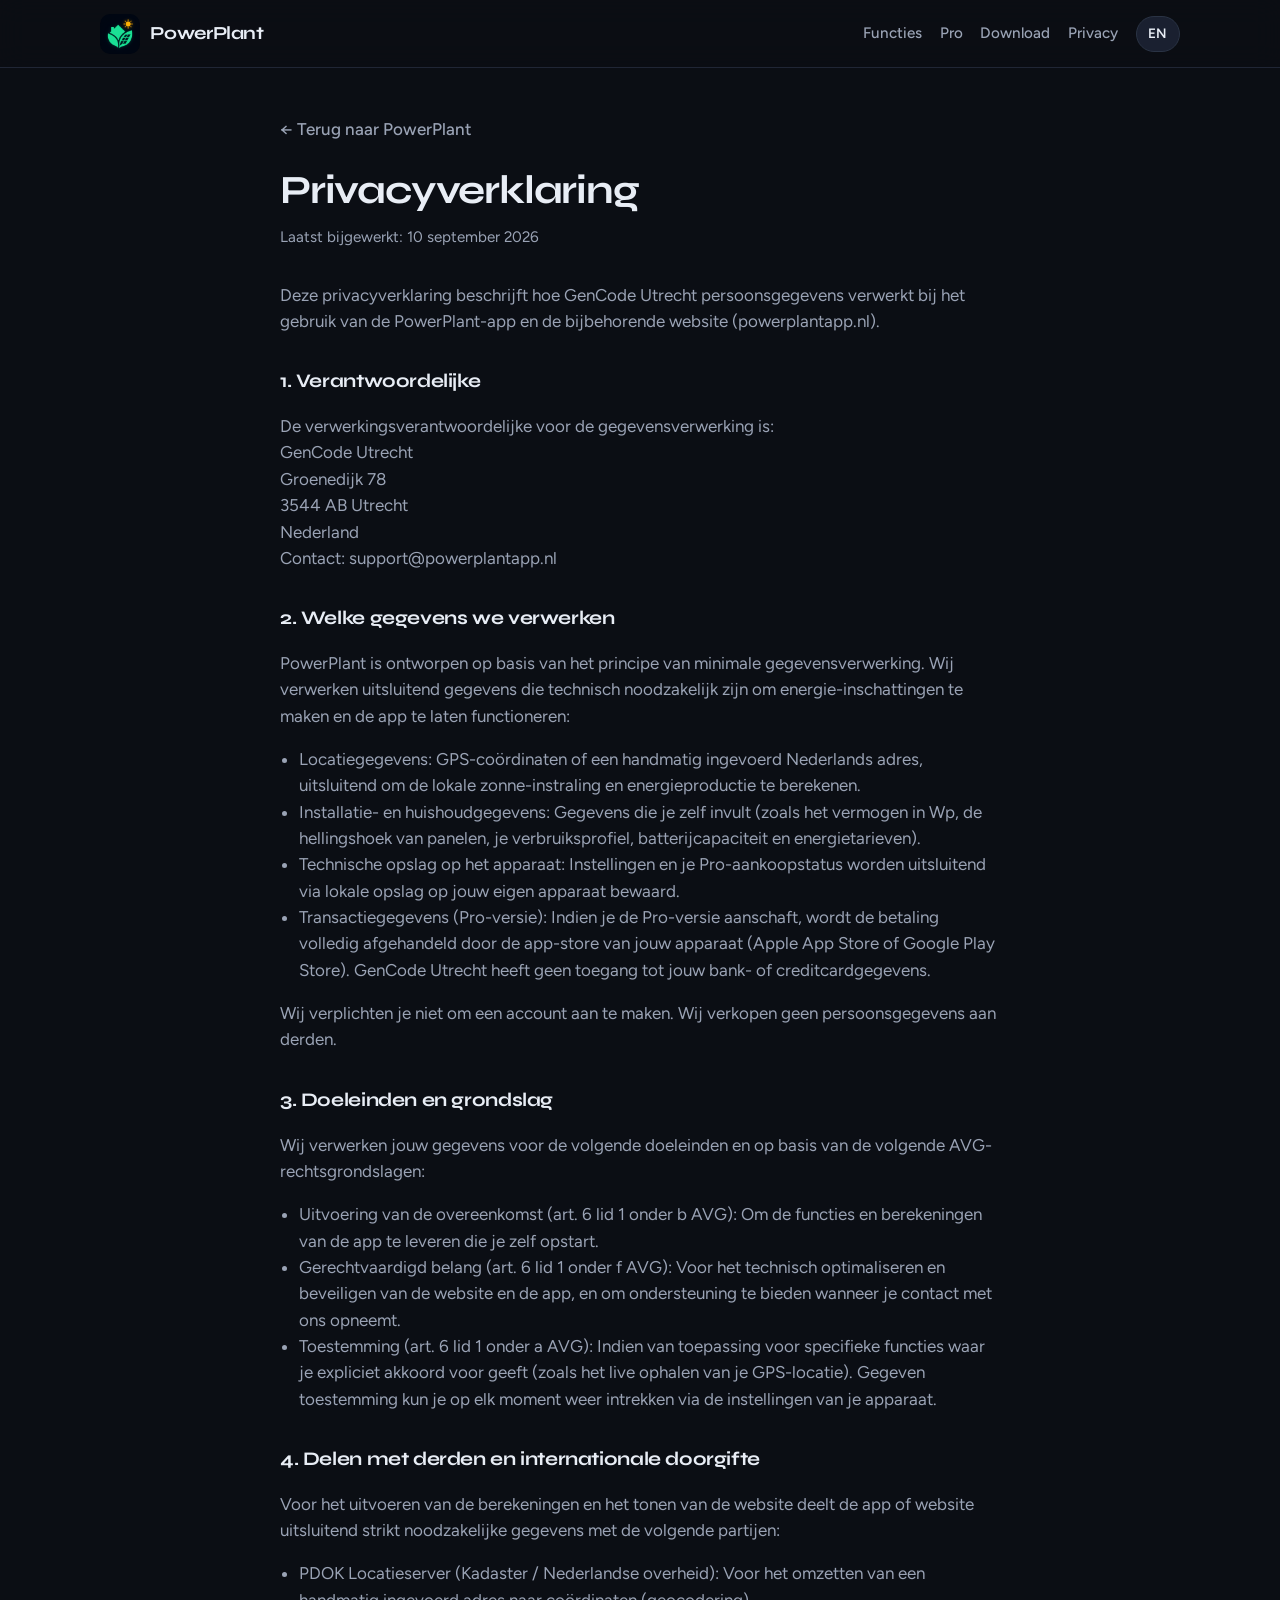
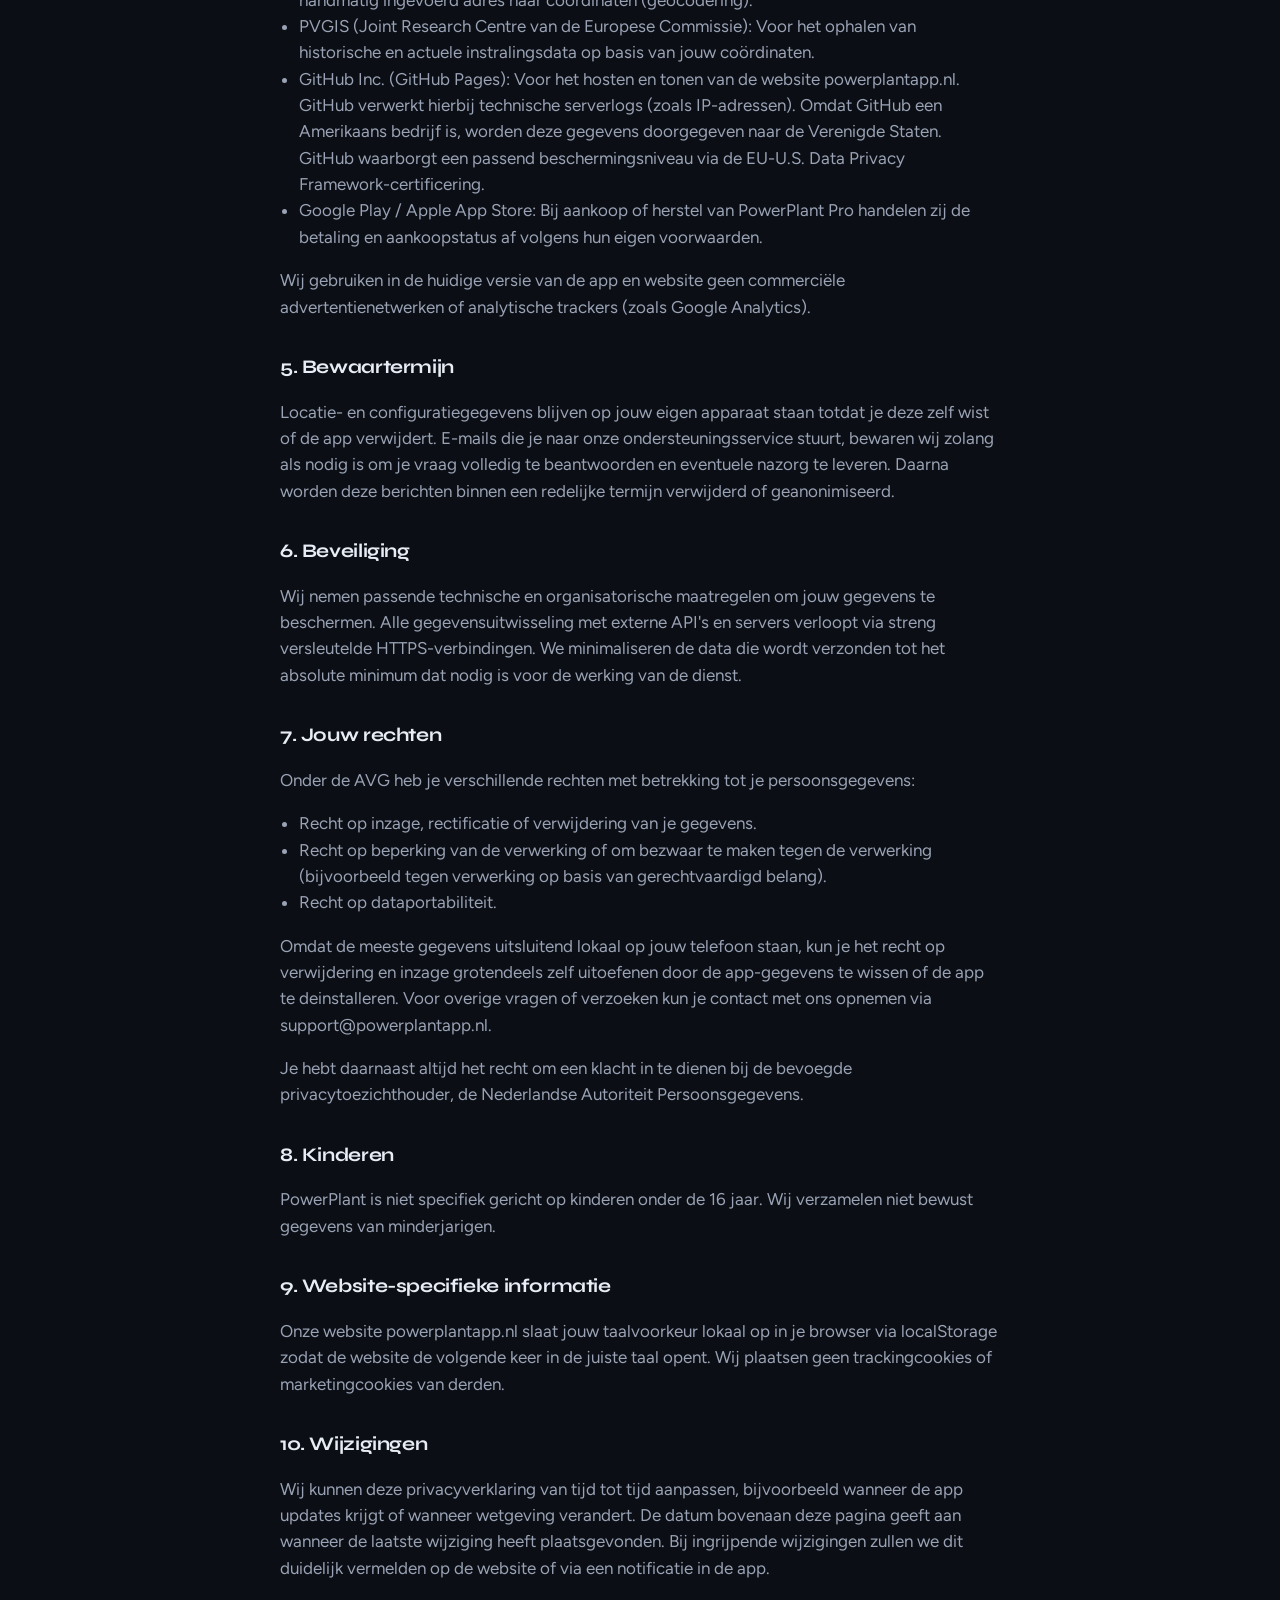
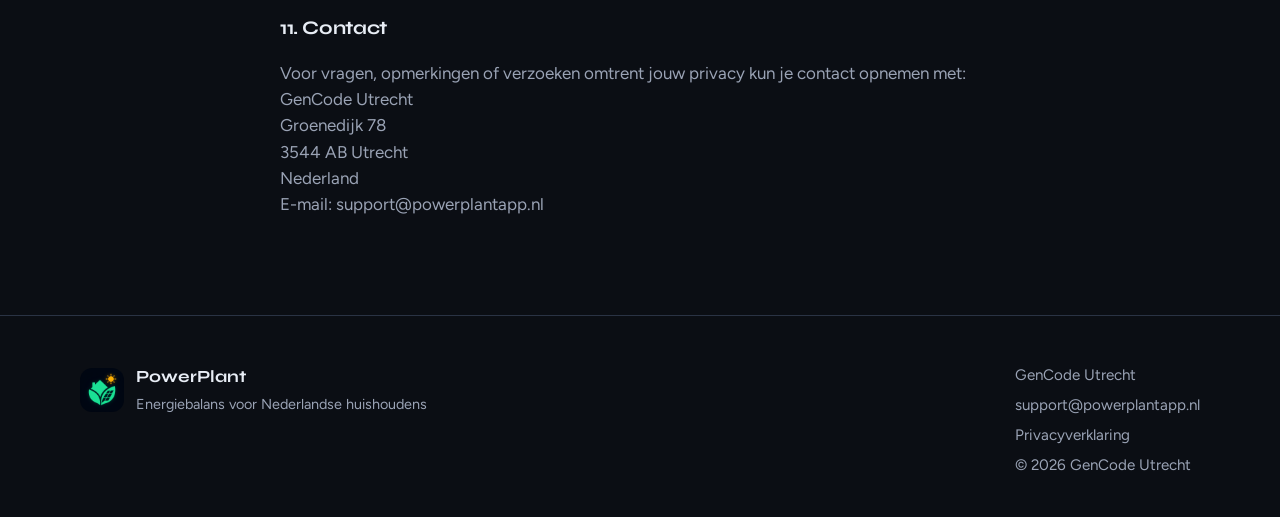
==== commit d341ee32: "Add files via upload" ====
--- a/privacy.html
+++ b/privacy.html
@@ -29,6 +29,7 @@
         </a>
         <nav class="nav" aria-label="Primary">
           <a href="index.html#features" data-i18n="nav.features">Functies</a>
+          <a href="index.html#pro" data-i18n="nav.pro">Pro</a>
           <a href="index.html#download" data-i18n="nav.download">Download</a>
           <a href="privacy.html" data-i18n="nav.privacy">Privacy</a>
           <button
@@ -52,7 +53,7 @@
         >
         <h1 data-i18n="privacy.title">Privacyverklaring</h1>
         <p class="privacy-updated" data-i18n="privacy.updated">
-          Laatst bijgewerkt: 10 september 2026
+          Laatst bijgewerkt: 26 oktober 2026
         </p>
 
         <p data-i18n="privacy.intro">
@@ -79,16 +80,19 @@
         <ul>
           <li data-i18n="privacy.s2.li1">
             Locatiegegevens: GPS-coördinaten of een handmatig ingevoerd
-            Nederlands adres, uitsluitend om de lokale zonne-instraling en
-            energieproductie te berekenen.
+            Nederlands adres, uitsluitend om lokale zonne-instraling en
+            energieproductie te schatten. GPS-coördinaten blijven op jouw
+            apparaat en worden lokaal vergeleken met een meegeleverd
+            Nederland-instralingsraster. Alleen bij adreszoeken wordt de
+            zoektekst naar PDOK gestuurd om coördinaten te bepalen.
           </li>
           <li data-i18n="privacy.s2.li2">
             Installatie- en huishoudgegevens: Gegevens die je zelf invult (zoals
             het vermogen in Wp, de hellingshoek van panelen, je verbruiksprofiel,
-            batterijcapaciteit en energietarieven).
+            batterijcapaciteit en energietarieven). Deze blijven op het apparaat.
           </li>
           <li data-i18n="privacy.s2.li3">
-            Technische opslag op het apparaat: Instellingen en je
+            Technische opslag op het apparaat: Instellingen, sessiegegevens en je
             Pro-aankoopstatus worden uitsluitend via lokale opslag op jouw eigen
             apparaat bewaard.
           </li>
@@ -101,7 +105,8 @@
         </ul>
         <p data-i18n="privacy.s2.note">
           Wij verplichten je niet om een account aan te maken. Wij verkopen geen
-          persoonsgegevens aan derden.
+          persoonsgegevens aan derden. GenCode Utrecht heeft geen eigen backend
+          die jouw locatie of configuratie opslaat.
         </p>
 
         <h2 data-i18n="privacy.s3.title">3. Doeleinden en grondslag</h2>
@@ -131,20 +136,22 @@
           4. Delen met derden en internationale doorgifte
         </h2>
         <p data-i18n="privacy.s4.body">
-          Voor het uitvoeren van de berekeningen en het tonen van de website deelt
-          de app of website uitsluitend strikt noodzakelijke gegevens met de
-          volgende partijen:
+          De app stuurt geen GPS-coördinaten of installatiegegevens naar GenCode
+          Utrecht. Instralingsberekeningen gebeuren op het apparaat met een lokaal
+          meegeleverd raster. Alleen de volgende, strikt noodzakelijke doorgiften
+          vinden plaats:
         </p>
         <ul>
           <li data-i18n="privacy.s4.li1">
-            PDOK Locatieserver (Kadaster / Nederlandse overheid): Voor het
-            omzetten van een handmatig ingevoerd adres naar coördinaten
-            (geocodering).
+            PDOK Locatieserver (Kadaster / Nederlandse overheid): Alleen als je
+            een Nederlands adres zoekt. Dan wordt de zoektekst/adresreferentie
+            verstuurd om coördinaten te bepalen (geocodering).
           </li>
           <li data-i18n="privacy.s4.li2">
-            PVGIS (Joint Research Centre van de Europese Commissie): Voor het
-            ophalen van historische en actuele instralingsdata op basis van jouw
-            coördinaten.
+            PVGIS (Joint Research Centre van de Europese Commissie): Bron van de
+            instralingsnormalen. Die data is vooraf afgeleid en lokaal in de app
+            gebundeld. Tijdens normaal gebruik worden jouw coördinaten niet naar
+            PVGIS gestuurd.
           </li>
           <li data-i18n="privacy.s4.li3">
             GitHub Inc. (GitHub Pages): Voor het hosten en tonen van de website
@@ -153,6 +160,11 @@
             gegevens doorgegeven naar de Verenigde Staten. GitHub waarborgt een
             passend beschermingsniveau via de EU-U.S. Data Privacy
             Framework-certificering.
+          </li>
+          <li data-i18n="privacy.s4.li4">
+            Google Play / Apple App Store: Bij aankoop of herstel van PowerPlant
+            Pro handelen zij de betaling en aankoopstatus af volgens hun eigen
+            voorwaarden.
           </li>
         </ul>
         <p data-i18n="privacy.s4.note">
--- a/css/styles.css
+++ b/css/styles.css
@@ -624,6 +624,10 @@
   color: var(--muted);
 }
 
+.privacy-pre {
+  white-space: pre-line;
+}
+
 .privacy-inner ul {
   padding-left: 1.2rem;
 }
